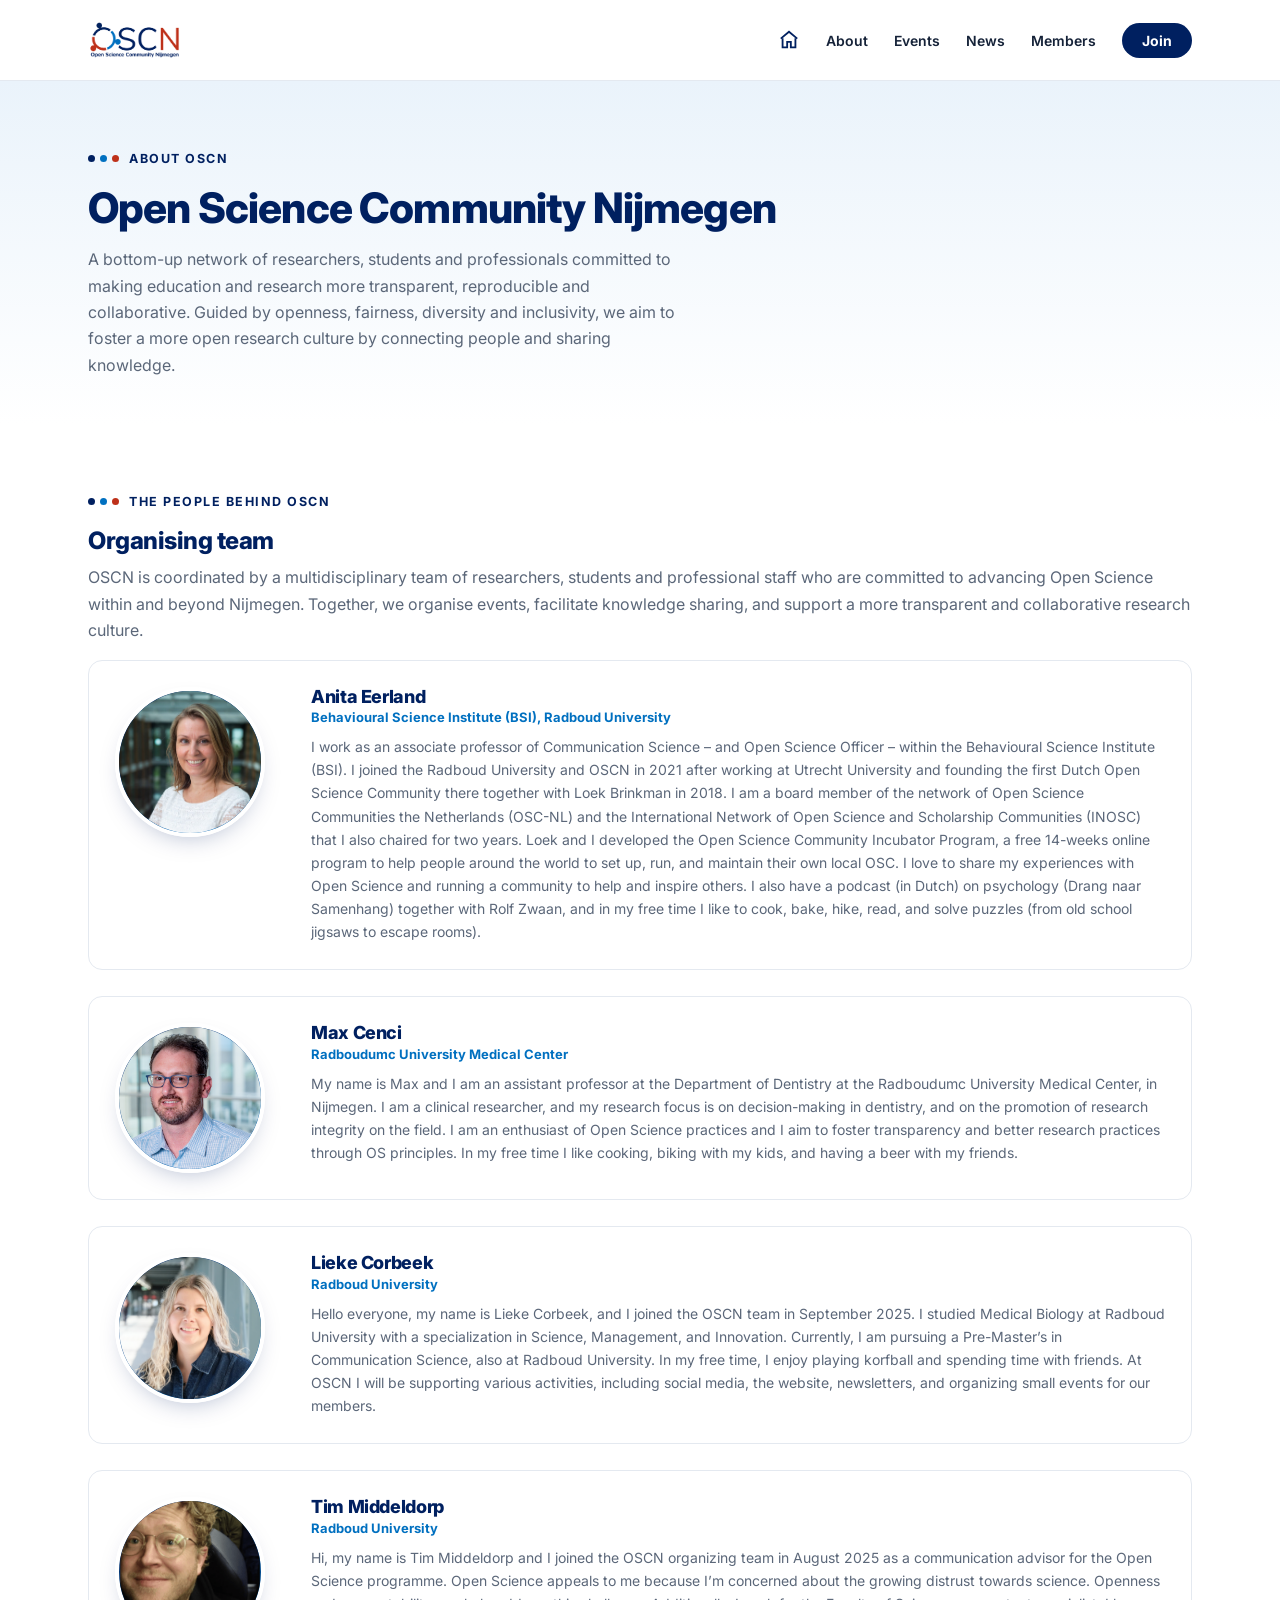
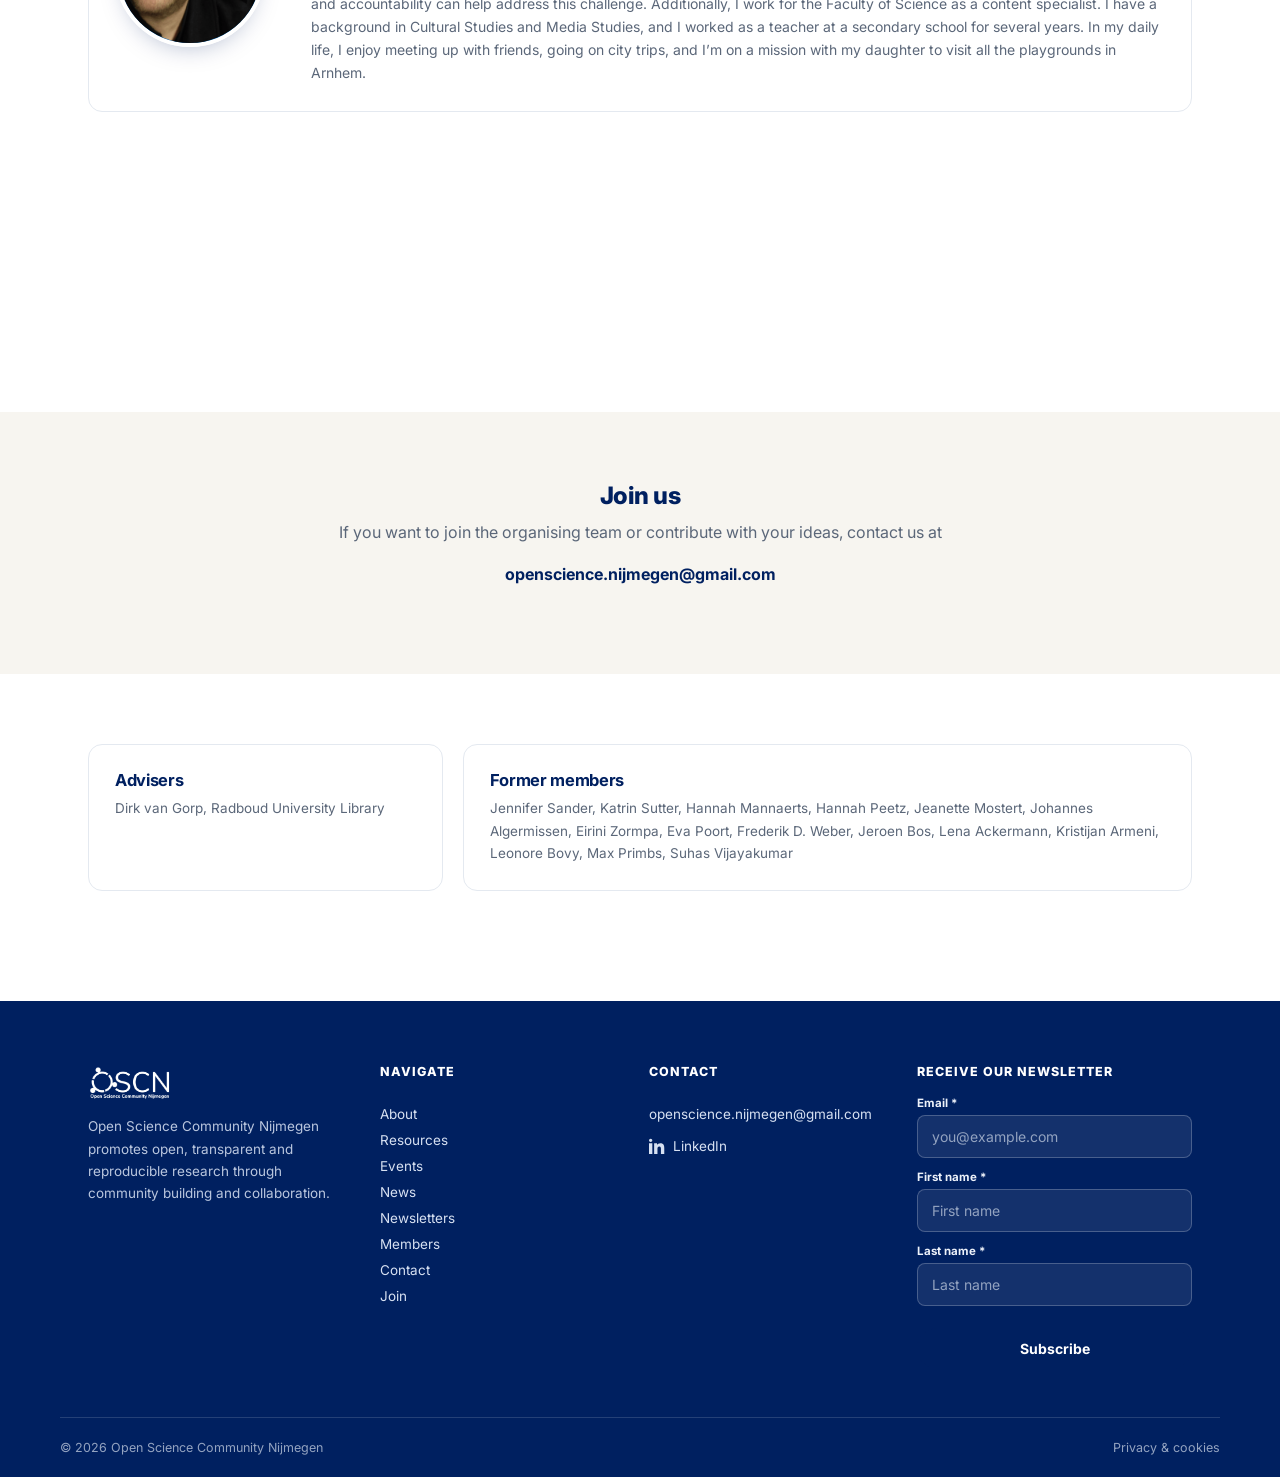
==== pages/about.html @ ff672a26 "Update footer links to point to privacy page" ====
<!DOCTYPE html>
<html lang="en">
<head>
<meta charset="UTF-8">
<meta name="viewport" content="width=device-width, initial-scale=1.0">
<title>About | OSCN</title>
<link rel="stylesheet" href="../style.css">
</head>
<body>
<header class="site">
  <div class="wrap bar">
    <a class="logo" href="../index.html">
      <img src="../images/OSCN_logo_transparant.png" alt="OSCN Logo">
    </a>
    <button class="nav-toggle" id="navToggle">MENU</button>
    <nav class="primary" id="primaryNav">
      <ul>
        <li><a href="../index.html" class="home-link" aria-label="Home"><svg viewBox="0 0 24 24" width="22" height="22" fill="none" stroke="currentColor" stroke-width="2">
          <path d="M3 10.5L12 3l9 7.5"></path>
          <path d="M5 10v10h5v-6h4v6h5V10"></path>
        </svg></a></li>
        <li class="dropdown">
          <a href="../pages/about.html">About</a>
          <div class="dropdown-content">
            <a href="../pages/contact.html">Contact</a>
            <a href="../pages/resources.html">Resources</a>
          </div>
        </li>
        <li><a href="../pages/events.html">Events</a></li>
        <li class="dropdown">
          <a href="../pages/news.html">News</a>
          <div class="dropdown-content">
            <a href="../pages/news.html">News</a>
            <a href="../pages/newsletters.html">Newsletters</a>
          </div>
        </li>
        <li><a href="../pages/members.html">Members</a></li>
        <li><a href="../pages/join.html" class="join-btn">Join</a></li>
      </ul>
    </nav>
  </div>
</header>


<section class="page-hero reveal">
  <div class="wrap">
    <div class="eyebrow"><span class="dot3"><span></span><span></span><span></span></span>ABOUT OSCN</div>
    <h1>Open Science Community Nijmegen</h1>
    <p class="lede">A bottom-up network of researchers, students and professionals committed to making education and research more transparent, reproducible and collaborative. Guided by openness, fairness, diversity and inclusivity, we aim to foster a more open research culture by connecting people and sharing knowledge.</p>
  </div>
</section>

<section class="block reveal">
  <div class="wrap">
    <div class="section-head">
      <div class="eyebrow"><span class="dot3"><span></span><span></span><span></span></span>THE PEOPLE BEHIND OSCN</div>
      <h2>Organising team</h2>
      <p>OSCN is coordinated by a multidisciplinary team of researchers, students and professional staff who are committed to advancing Open Science within and beyond Nijmegen. Together, we organise events, facilitate knowledge sharing, and support a more transparent and collaborative research culture.</p>
    </div>
    <div class="bio-grid">

      <article class="bio-card reveal">
        <div class="avatar"><img src="../images/about/anita.jpeg" alt="Anita Eerland"></div>
        <div>
          <h3>Anita Eerland</h3>
          <span class="role">Behavioural Science Institute (BSI), Radboud University</span>
          <p>I work as an associate professor of Communication Science – and Open Science Officer – within the Behavioural Science Institute (BSI). I joined the Radboud University and OSCN in 2021 after working at Utrecht University and founding the first Dutch Open Science Community there together with Loek Brinkman in 2018. I am a board member of the network of Open Science Communities the Netherlands (OSC-NL) and the International Network of Open Science and Scholarship Communities (INOSC) that I also chaired for two years. Loek and I developed the Open Science Community Incubator Program, a free 14-weeks online program to help people around the world to set up, run, and maintain their own local OSC. I love to share my experiences with Open Science and running a community to help and inspire others. I also have a podcast (in Dutch) on psychology (Drang naar Samenhang) together with Rolf Zwaan, and in my free time I like to cook, bake, hike, read, and solve puzzles (from old school jigsaws to escape rooms).
        </div>
      </article>

      <article class="bio-card reveal">
        <div class="avatar"><img src="../images/about/max.png" alt="Max Cenci"></div>
        <div>
          <h3>Max Cenci</h3>
          <span class="role">Radboudumc University Medical Center</span>
          <p>My name is Max and I am an assistant professor at the Department of Dentistry at the Radboudumc University Medical Center, in Nijmegen. I am a clinical researcher, and my research focus is on decision-making in dentistry, and on the promotion of research integrity on the field. I am an enthusiast of Open Science practices and I aim to foster transparency and better research practices through OS principles. In my free time I like cooking, biking with my kids, and having a beer with my friends.
        </div>
      </article>

      <article class="bio-card reveal">
        <div class="avatar"><img src="../images/about/lieke.jpg" alt="Lieke Corbeek"></div>
        <div>
          <h3>Lieke Corbeek</h3>
          <span class="role">Radboud University</span>
          <p>Hello everyone, my name is Lieke Corbeek, and I joined the OSCN team in September 2025. I studied Medical Biology at Radboud University with a specialization in Science, Management, and Innovation. Currently, I am pursuing a Pre-Master’s in Communication Science, also at Radboud University. In my free time, I enjoy playing korfball and spending time with friends. At OSCN I will be supporting various activities, including social media, the website, newsletters, and organizing small events for our members.
        </div>
      </article>

      <article class="bio-card reveal">
        <div class="avatar"><img src="../images/about/tim.png" alt="Tim Middeldorp"></div>
        <div>
          <h3>Tim Middeldorp</h3>
          <span class="role">Radboud University</span>
          <p>Hi, my name is Tim Middeldorp and I joined the OSCN organizing team in August 2025 as a communication advisor for the Open Science programme. Open Science appeals to me because I’m concerned about the growing distrust towards science. Openness and accountability can help address this challenge. Additionally, I work for the Faculty of Science as a content specialist. I have a background in Cultural Studies and Media Studies, and I worked as a teacher at a secondary school for several years. In my daily life, I enjoy meeting up with friends, going on city trips, and I’m on a mission with my daughter to visit all the playgrounds in Arnhem.
        </div>
      </article>

      <article class="bio-card reveal">
        <div class="avatar"><img src="../images/about/karin.jpg" alt="Karin Kastens"></div>
        <div>
          <h3>Karin Kastens</h3>
          <span class="role">Max Planck Institute for Psycholinguistics</span>
          <p>Hi, I’m Karin. I am the Head Librarian at the Max Planck Institute for Psycholinguistics, which is part of the German Max Planck Society. Supporting Open Access and Open Science is a key part of my work. I enjoy helping our researchers find ways to publish open access, and I’m also interested in new open access and open science formats. Outside of work, I enjoy hiking, travelling, and watching crime drama series.
        </div>
      </article>

    </div>
  </div>
</section>

<section class="block alt reveal">
  <div class="wrap" style="text-align:center;">
    <h2>Join us</h2>
    <p>If you want to join the organising team or contribute with your ideas, contact us at</p>
    <p style="color:var(--navy);font-weight:700;font-size:16px;">openscience.nijmegen@gmail.com</p>
  </div>
</section>

<section class="block reveal">
  <div class="wrap">
    <div class="card-grid">
      <div class="info-card reveal">
        <h3>Advisers</h3>
        <p>Dirk van Gorp, Radboud University Library</p>
      </div>
      <div class="info-card reveal" style="grid-column:span 2;">
        <h3>Former members</h3>
        <p>Jennifer Sander, Katrin Sutter, Hannah Mannaerts, Hannah Peetz, Jeanette Mostert, Johannes Algermissen, Eirini Zormpa, Eva Poort, Frederik D. Weber, Jeroen Bos, Lena Ackermann, Kristijan Armeni, Leonore Bovy, Max Primbs, Suhas Vijayakumar</p>
      </div>
    </div>
  </div>
</section>

<footer class="site">
  <div class="wrap footer-grid">
    <div>
      <a class="logo" href="../index.html">
        <img src="../images/OSCN_logo_transparant.png" alt="OSCN Logo">
      </a>
      <p>Open Science Community Nijmegen promotes open, transparent and reproducible research through community building and collaboration.</p>
    </div>
    <div class="flinks">
      <h3>Navigate</h3>
      <a href="../pages/about.html">About</a>
      <a href="../pages/resources.html">Resources</a>
      <a href="../pages/events.html">Events</a>
      <a href="../pages/news.html">News</a>
      <a href="../pages/newsletters.html">Newsletters</a>
      <a href="../pages/members.html">Members</a>
      <a href="../pages/contact.html">Contact</a>
      <a href="../pages/join.html">Join</a>
    </div>
    <div class="flinks">
      <h3>Contact</h3>
      <a href="mailto:openscience.nijmegen@gmail.com">openscience.nijmegen@gmail.com</a>
      <a class="social-link" href="https://www.linkedin.com/company/open-science-community-nijmegen/" target="_blank" rel="noopener noreferrer">
        <svg viewBox="0 0 24 24"><path d="M4.98 3.5C4.98 4.88 3.87 6 2.5 6S0 4.88 0 3.5 1.12 1 2.5 1 4.98 2.12 4.98 3.5zM0 8h5v16H0V8zm7.5 0H12v2.2h.1C12.9 8.8 14.7 7.7 17 7.7c5 0 5.9 3.3 5.9 7.6V24h-5v-7.3c0-1.7 0-3.9-2.4-3.9s-2.8 1.9-2.8 3.8V24h-5V8z"/></svg>
        LinkedIn
      </a>
    </div>
    <div>
      <h3>Receive our newsletter</h3>
      <form method="post" action="https://open-science-community-nijmegen.email-provider.eu/subscribe/post/index.php" accept-charset="utf-8" class="footer-form form-op7pq9fkox">
        <input type="hidden" name="next" value="" />
        <input type="hidden" name="a" value="ohz7mrmpse" />
        <input type="hidden" name="l" value="op7pq9fkox" />
        <label for="id-Kz6LqtiXnQ">Email *</label>
        <input name="Kz6LqtiXnQ" id="id-Kz6LqtiXnQ" type="email" placeholder="you@example.com" required>
        <label for="id-P3Px8y6G0Y">First name *</label>
        <input name="P3Px8y6G0Y" id="id-P3Px8y6G0Y" type="text" placeholder="First name" required>
        <label for="id-OTxNlZSNlG">Last name *</label>
        <input name="OTxNlZSNlG" id="id-OTxNlZSNlG" type="text" placeholder="Last name" required>
        <input type="email" id="email" name="email" style="position:absolute;left:-9999px;" tabindex="-1" autocomplete="off">
        <input type="submit" value="Subscribe">
      </form>
      <script src="https://open-science-community-nijmegen.email-provider.eu/subscribe/check/validate.js"></script>
    </div>
  </div>
  <div class="wrap footer-bottom">
    <span>© 2026 Open Science Community Nijmegen</span>
    <span><a href="../pages/privacy.html">Privacy &amp; cookies</a></span>
  </div>
</footer>

<script src="../script.js"></script>
</body>
</html>
---- style.css ----
/* ============================================================
   OSCN — shared stylesheet
   ============================================================ */

@import url('https://fonts.googleapis.com/css2?family=Inter:wght@400;500;600;700;800&display=swap');

:root{
  --navy:#002060;
  --blue:#0070C0;
  --terracotta:#BE311A;
  --sky:#EAF3FB;
  --sky-deep:#D9EAF8;
  --paper:#FFFFFF;
  --cream:#F7F5F0;
  --ink:#152238;
  --ink-soft:#5B6779;
  --muted:#8993A3;
  --line:#E4E9F0;
  --radius:14px;
  --wrap:1160px;
}

*{box-sizing:border-box;}
html{scroll-behavior:smooth;}
body{
  margin:0;
  font-family:'Inter',sans-serif;
  color:var(--ink);
  background:var(--paper);
  -webkit-font-smoothing:antialiased;
}
h1,h2,h3{
  font-family:'Inter',sans-serif;
  color:var(--navy);
  margin:0 0 .4em;
  font-weight:800;
  letter-spacing:-.02em;
  line-height:1.15;
}
p{line-height:1.65;color:var(--ink-soft);margin:0 0 1em;}
a{color:inherit;text-decoration:none;}
img{max-width:100%;display:block;}
.wrap{max-width:var(--wrap);margin:0 auto;padding:0 28px;}

/* ---------- dot motif ---------- */
.dot3{display:inline-flex;align-items:center;gap:5px;margin-right:10px;}
.dot3 span{width:7px;height:7px;border-radius:50%;display:inline-block;}
.dot3 span:nth-child(1){background:var(--navy);}
.dot3 span:nth-child(2){background:var(--blue);}
.dot3 span:nth-child(3){background:var(--terracotta);}

/* ---------- header ---------- */
header.site{
  position:sticky;top:0;z-index:50;
  background:rgba(255,255,255,.92);
  backdrop-filter:blur(10px);
  border-bottom:1px solid var(--line);
}
header.site .bar{
  display:flex;align-items:center;justify-content:space-between;
  height:80px;
}
.logo{display:flex;align-items:center;}
.logo img{height:40px;width:auto;}
nav.primary ul{list-style:none;display:flex;gap:26px;margin:0;padding:0;align-items:center;}
nav.primary li{position:relative;}
nav.primary > ul > li > a{font-size:14px;font-weight:600;color:var(--ink);transition:color .2s;display:flex;align-items:center;}
nav.primary > ul > li > a:hover{color:var(--blue);}
.home-link{color:var(--navy) !important;}
.home-link svg{display:block;}
.join-btn{
  background:var(--navy);color:#fff !important;
  padding:9px 20px;border-radius:30px;font-weight:700 !important;
}
.join-btn:hover{background:var(--blue) !important;}
.nav-toggle{display:none;background:none;border:1px solid var(--line);border-radius:8px;padding:8px 14px;font:700 12px/1 'Inter',sans-serif;letter-spacing:.06em;color:var(--navy);}

/* dropdowns */
.dropdown-content{
  position:absolute;top:calc(100% + 14px);left:0;
  background:#fff;border:1px solid var(--line);border-radius:10px;
  min-width:180px;padding:8px;box-shadow:0 20px 40px -18px rgba(0,32,96,.28);
  opacity:0;visibility:hidden;transform:translateY(6px);
  transition:opacity .18s ease, transform .18s ease, visibility .18s ease;
}
.dropdown:hover .dropdown-content,
.dropdown:focus-within .dropdown-content{
  opacity:1;visibility:visible;transform:translateY(0);
}
.dropdown-content a{
  display:block;padding:9px 12px;border-radius:6px;font-size:13.5px;font-weight:600;color:var(--ink);
}
.dropdown-content a:hover{background:var(--sky);color:var(--navy);}

/* ---------- hero ---------- */
.hero{
  background:linear-gradient(180deg,var(--sky) 0%,var(--sky-deep) 100%);
  padding:96px 0 84px;
  overflow:hidden;
}
.hero .wrap{display:grid;grid-template-columns:1.15fr 1fr;gap:56px;align-items:center;}
.eyebrow{display:flex;align-items:center;font-size:12.5px;font-weight:700;letter-spacing:.12em;color:var(--navy);text-transform:uppercase;margin-bottom:18px;}
.hero h1{font-size:clamp(34px,5vw,54px);line-height:1.06;margin-bottom:20px;}
.hero .lede{font-size:17px;color:var(--ink-soft);max-width:46ch;margin-bottom:32px;}
.btn-row{display:flex;gap:14px;flex-wrap:wrap;}
.btn{
  display:inline-block;padding:13px 26px;border-radius:30px;
  font-size:14.5px;font-weight:700;transition:transform .2s ease, background .2s ease, color .2s ease, box-shadow .2s ease;
}
.btn-primary{background:var(--navy);color:#fff;}
.btn-primary:hover{background:var(--blue);transform:translateY(-2px);}
.btn-outline{border:1.5px solid var(--navy);color:var(--navy);}
.btn-outline:hover{background:var(--navy);color:#fff;transform:translateY(-2px);}
.btn.small{padding:9px 18px;font-size:13px;}

.hero-graphic{position:relative;}
.hero-graphic svg{width:100%;height:auto;}
.node-anim circle{animation:pulse 3.6s ease-in-out infinite;}
.node-anim circle:nth-child(2n){animation-delay:.6s;}
.node-anim circle:nth-child(3n){animation-delay:1.2s;}
@keyframes pulse{0%,100%{opacity:1;}50%{opacity:.55;}}

/* ---------- page hero (inner pages) ---------- */
.page-hero{background:linear-gradient(180deg,var(--sky) 0%,var(--paper) 100%);padding:70px 0 30px;}
.page-hero h1{font-size:clamp(30px,4vw,42px);margin-bottom:14px;}
.page-hero .lede{color:var(--ink-soft);max-width:60ch;font-size:16px;}

/* ---------- section scaffolding ---------- */
section.block{padding:70px 0;}
section.block.alt{background:var(--cream);}
/* renamed from .section-head to .section-header to match the HTML markup */
.section-header{max-width:640px;margin-bottom:44px;}
.section-header h2{font-size:clamp(24px,3vw,32px);}
.section-header p{font-size:15px;}

/* ---------- reveal on scroll ---------- */
.reveal{opacity:0;transform:translateY(26px);transition:opacity .7s cubic-bezier(.2,.7,.3,1), transform .7s cubic-bezier(.2,.7,.3,1);}
.reveal.is-visible{opacity:1;transform:none;}
.news-grid .news-card:nth-child(2),.card-grid > *:nth-child(2),.team-grid .team-card:nth-child(2),.bio-grid .bio-card:nth-child(2){transition-delay:.08s;}
.news-grid .news-card:nth-child(3),.card-grid > *:nth-child(3),.team-grid .team-card:nth-child(3),.bio-grid .bio-card:nth-child(3){transition-delay:.16s;}
.team-grid .team-card:nth-child(4){transition-delay:.24s;}
.team-grid .team-card:nth-child(5){transition-delay:.32s;}
.events-list .event:nth-child(2){transition-delay:.1s;}
@media (prefers-reduced-motion:reduce){
  .reveal{opacity:1;transform:none;transition:none;}
  .node-anim circle{animation:none;}
}

/* ---------- news cards ---------- */
.news-grid{display:grid;grid-template-columns:repeat(3,1fr);gap:22px;}
.news-card{
  background:#fff;border:1px solid var(--line);border-radius:var(--radius);
  overflow:hidden;transition:transform .25s ease, box-shadow .25s ease;
}
.news-card:hover{transform:translateY(-5px);box-shadow:0 18px 34px -18px rgba(0,32,96,.28);}
.news-thumb{height:120px;background:linear-gradient(135deg,var(--navy),var(--blue) 60%,var(--terracotta));position:relative;}
.news-thumb::after{
  content:"";position:absolute;inset:0;
  background-image:radial-gradient(circle at 20% 30%, rgba(255,255,255,.35) 0, transparent 3px),
                    radial-gradient(circle at 70% 60%, rgba(255,255,255,.3) 0, transparent 3px),
                    radial-gradient(circle at 45% 80%, rgba(255,255,255,.25) 0, transparent 3px);
}
.news-body{padding:20px 22px 24px;}
.news-date{font-size:11.5px;font-weight:700;letter-spacing:.06em;color:var(--muted);text-transform:uppercase;margin-bottom:8px;}
.news-body h3{font-size:16.5px;line-height:1.35;margin-bottom:10px;color:var(--navy);font-weight:700;}
.news-body p{font-size:13.5px;margin-bottom:14px;}
.news-body a{font-size:13px;font-weight:700;color:var(--terracotta);}

/* ---------- team ---------- */
.team-grid{display:grid;grid-template-columns:repeat(5,1fr);gap:20px;}
.team-card{text-align:center;}
.avatar{
  width:150px;height:150px;border-radius:50%;margin:0 auto 14px;
  display:flex;align-items:center;justify-content:center;
  font-family:'Inter',sans-serif;font-size:28px;font-weight:800;color:#fff;
  background:linear-gradient(150deg,var(--navy),var(--blue));
  border:4px solid #fff;box-shadow:0 10px 26px -12px rgba(0,32,96,.35);
}
.avatar img{width:100%;height:100%;object-fit:cover;border-radius:50%;}
.team-card h3{font-size:15px;font-weight:700;color:var(--navy);margin-bottom:2px;}
.team-card .role{font-size:12.5px;color:var(--muted);}

/* ---------- team bios (about page) ---------- */
.bio-grid{display:grid;gap:26px;}
.bio-card{
  display:grid;grid-template-columns:170px 1fr;gap:26px;
  background:#fff;border:1px solid var(--line);border-radius:var(--radius);
  padding:26px;align-items:start;
}
.bio-card .avatar{width:150px;height:150px;font-size:22px;margin:0;}
.bio-card h3{font-size:18px;margin-bottom:2px;}
.bio-card .role{font-size:13px;color:var(--blue);font-weight:700;margin-bottom:10px;display:block;}
.bio-card p{font-size:14px;margin-bottom:0;}

/* ---------- events ---------- */
.events-list{display:flex;flex-direction:column;gap:18px;}
/* When a list only holds the empty-state message, drop the gap/min-height feel */
.events-list.is-empty{gap:0;}
.event{
  position:relative;
  display:grid;grid-template-columns:100px 1fr;gap:26px;
  background:#fff;border:1px solid var(--line);border-radius:var(--radius);
  padding:26px;align-items:center;transition:box-shadow .25s ease, transform .25s ease;
}
.event:hover{box-shadow:0 18px 34px -20px rgba(0,32,96,.3);transform:translateY(-3px);}
.event-date{
  display:flex;flex-direction:column;align-items:center;justify-content:center;
  text-align:center;background:var(--sky);border-radius:10px;padding:16px 0;
}
.event-date .month{display:block;font-size:12px;font-weight:700;letter-spacing:.08em;color:var(--terracotta);}
.event-date .day{display:block;font-size:28px;font-weight:800;color:var(--navy);}
.event-content{position:relative;}
.event-tag{
  display:inline-block;font-size:11px;font-weight:800;letter-spacing:.07em;
  padding:4px 10px;border-radius:20px;margin-bottom:10px;text-transform:uppercase;
}
.event-tag.workshop{background:#E4F0FB;color:var(--blue);}
.event-tag.meetup{background:#FBE7E2;color:var(--terracotta);}
.event-tag.barcamp{background:#FDF0E4;color:#C1440E;}
.event-tag.festival{background:#EAF3FB;color:var(--navy);}

/* ---------- org badge (top-right of each event card) ---------- */
.event-org{
  position:absolute;top:14px;right:14px;
  font-size:10.5px;font-weight:800;letter-spacing:.06em;
  padding:4px 10px;border-radius:20px;text-transform:uppercase;
}
.event-org.org-oscn{background:#FBE7E2;color:var(--terracotta);}
.event-org.org-oscnl{background:#FDF0E4;color:#E07B1A;}
.event-content h3{font-size:18px;margin-bottom:6px;}
.event-content p{font-size:14px;margin-bottom:10px;}
.event-meta{font-size:12.5px;color:var(--muted);font-weight:700;margin-bottom:0;}

/* ---------- event detail page ---------- */
.event-detail-page{padding-top:20px;}
.event-detail-back{margin-bottom:22px;}
.event-detail-back button{
  background:none;border:1px solid var(--line);border-radius:20px;
  padding:8px 16px;font-size:13px;font-weight:700;cursor:pointer;
  color:var(--navy);transition:background .2s ease;
}
.event-detail-back button:hover{background:var(--sky);}

.event-detail-card{
  display:grid;grid-template-columns:340px 1fr;gap:40px;
  background:#fff;border:1px solid var(--line);border-radius:var(--radius);
  padding:32px;align-items:start;
}
/* Fixed portrait-shaped box so every poster occupies the same visual area,
   regardless of whether the source image is portrait or landscape. */
.event-detail-poster-wrap{
  position:relative;
  width:100%;
  aspect-ratio:3/4;
  max-height:420px;
  background:var(--sky);
  border-radius:calc(var(--radius) - 4px);
  overflow:hidden;
  cursor:zoom-in;
}
.event-detail-poster{
  width:100%;height:100%;object-fit:contain;display:block;
}
.event-detail-poster-hint{
  position:absolute;bottom:10px;right:10px;
  display:flex;align-items:center;gap:5px;
  background:rgba(21,34,56,.68);color:#fff;
  font-size:11.5px;font-weight:700;
  padding:6px 12px;border-radius:20px;
  pointer-events:none;
}
.event-detail-info h1{font-size:clamp(24px,3vw,30px);margin:10px 0 14px;}
.event-detail-meta{font-size:13px;color:var(--muted);font-weight:700;margin-bottom:20px;}
.event-detail-description{font-size:15px;color:var(--ink-soft);line-height:1.75;margin-bottom:26px;white-space:pre-line;}
.event-detail-actions{display:flex;gap:14px;}

@media (max-width:780px){
  .event-detail-card{grid-template-columns:1fr;padding:24px;}
  .event-detail-poster-wrap{max-height:320px;}
}

/* ---------- click-for-more-info cta on event cards ---------- */
.event-cta{
  display:inline-block;
  font-size:12.5px;font-weight:700;
  color:var(--blue);
}
.event:hover .event-cta,
.event:focus-visible .event-cta{color:var(--terracotta);}

/* ---------- previous events section ---------- */
.section-header-row{
  display:flex;align-items:center;justify-content:space-between;
  margin-bottom:18px;
}
.events-more-row{
  display:flex;justify-content:center;margin-top:18px;
}
.toggle-past{
  background:none;border:1px solid var(--line);border-radius:20px;
  padding:8px 16px;font-size:13px;font-weight:700;cursor:pointer;
  color:var(--navy);transition:background .2s ease;
}
.toggle-past:hover{background:var(--sky);}

.event.past{opacity:.65;}
.event.past .event-date{background:#F0F0F0;}
.event.past .event-date .month,
.event.past .event-date .day{color:var(--muted);}

.no-events{color:var(--muted);font-style:italic;}
.events-list[hidden]{display:none !important;}

/* ---------- newsletters ---------- */
.newsletter-list{display:grid;gap:12px;}
.newsletter-item{
  background:#fff;border:1px solid var(--line);border-radius:10px;
  padding:16px 20px;display:flex;align-items:center;justify-content:space-between;gap:20px;
}
.newsletter-item span.fname{font-size:13.5px;font-weight:600;color:var(--navy);word-break:break-all;}
.newsletter-item a.dl{font-size:13px;font-weight:700;color:var(--blue);white-space:nowrap;}

/* ---------- forms ---------- */
.form-card{
  background:#fff;border:1px solid var(--line);border-radius:var(--radius);
  padding:32px;max-width:520px;
}
.form-card label,.footer-form label{display:block;font-size:12.5px;font-weight:700;color:var(--navy);margin:14px 0 6px;}
.form-card input,.footer-form input{
  width:100%;padding:12px 14px;border:1px solid var(--line);border-radius:8px;
  font:14px 'Inter',sans-serif;background:var(--cream);
}
.form-card input[type=submit],.footer-form input[type=submit]{
  margin-top:22px;background:var(--navy);color:#fff;border:none;cursor:pointer;
  font-weight:700;border-radius:30px;padding:12px 0;transition:background .2s ease;
}
.form-card input[type=submit]:hover,.footer-form input[type=submit]:hover{background:var(--blue);}
.footer-form label{color:#EDF2FA;margin:12px 0 5px;font-size:11.5px;}
.footer-form input{background:rgba(255,255,255,.08);border:1px solid rgba(255,255,255,.22);color:#fff;}
.footer-form input::placeholder{color:#93A3C0;}

/* ---------- resources / members ---------- */
.card-grid{display:grid;grid-template-columns:repeat(3,1fr);gap:20px;}
.info-card{background:#fff;border:1px solid var(--line);border-radius:var(--radius);padding:26px;}
.info-card h3{font-size:16.5px;font-weight:700;margin-bottom:8px;}
.info-card p{font-size:13.5px;margin-bottom:0;}

/* ---------- members directory ---------- */
.member-filters{
  display:grid;grid-template-columns:1.4fr 1fr 1fr 1fr 1fr;gap:12px;margin-bottom:36px;
}
.member-filters input, .member-filters select{
  width:100%;padding:11px 14px;border:1px solid var(--line);border-radius:8px;
  font:13.5px 'Inter',sans-serif;background:#fff;color:var(--ink);
}
.member-filters input:focus,.member-filters select:focus{outline:2px solid var(--blue);outline-offset:1px;}

.members-intro{margin-bottom:40px;}

.members-grid{
  display:grid;
  grid-template-columns:repeat(auto-fit,minmax(320px,1fr));
  gap:30px;
  margin-top:50px;
}
.member-card{
  background:#fff;
  border-radius:16px;
  padding:35px;
  box-shadow:0 8px 24px rgba(0,32,96,.07);
  transition:transform .25s ease, box-shadow .25s ease;
}
.member-card:hover{
  transform:translateY(-5px);
  box-shadow:0 14px 30px rgba(0,32,96,.14);
}

.member-photo{
  width:120px;height:120px;border-radius:50%;object-fit:cover;
  display:block;margin:0 auto 20px auto;
  border:4px solid #fff;box-shadow:0 6px 18px rgba(0,32,96,.18);
}

.member-card h3{
  text-align:center;
  color:var(--navy);
  font-size:1.5rem;
  margin-bottom:12px;
}
.member-card h3::after{
  content:"";display:block;width:60px;height:1px;
  background:var(--line);margin:14px auto 0;
}

.member-card h4{
  margin-top:18px;margin-bottom:5px;
  color:var(--blue);
  font-size:1rem;font-weight:600;
}

.member-card p{
  font-family:'Inter',sans-serif;
  font-size:.95rem;font-weight:400;line-height:1.7;
  color:var(--ink-soft);
}

.tags{display:flex;flex-wrap:wrap;gap:8px;}
.tags span{
  background:var(--sky);color:var(--blue);
  border-radius:999px;padding:5px 12px;font-size:.82rem;font-weight:600;
}

.member-email{
  margin-top:22px;padding-top:18px;
  border-top:1px solid var(--line);
  font-size:.9rem;color:var(--ink-soft);
}
.member-email a{color:var(--terracotta);text-decoration:none;font-weight:600;}
.member-email a:hover{text-decoration:underline;}

.members-empty{grid-column:1/-1;text-align:center;color:var(--muted);font-size:14px;padding:40px 0;}

/* ---------- footer ---------- */
footer.site{background:var(--navy);color:#EDF2FA;padding:64px 0 0;margin-top:40px;}
footer.site .footer-grid{
  display:grid;grid-template-columns:1.1fr 1fr 1fr 1.2fr;gap:40px;padding-bottom:48px;
  border-bottom:1px solid rgba(255,255,255,.14);
}
footer.site .logo img{height:36px;filter:brightness(0) invert(1);margin-bottom:14px;}
footer.site h3{color:#fff;font-size:12.5px;text-transform:uppercase;letter-spacing:.08em;margin-bottom:16px;}
footer.site p{color:#B9C6DE;font-size:13.5px;}
footer.site .flinks{display:flex;flex-direction:column;gap:10px;}
footer.site .flinks a{color:#D7E1F2;font-size:13.5px;}
footer.site .flinks a:hover{color:#fff;}
.social-link{display:inline-flex;align-items:center;gap:8px;margin-top:6px;}
.social-link svg{width:16px;height:16px;fill:#D7E1F2;}
.footer-bottom{display:flex;justify-content:space-between;padding:22px 0;font-size:12.5px;color:#93A3C0;}
.footer-bottom a{color:#93A3C0;}

/* ---------- responsive ---------- */
@media (max-width:980px){
  .hero .wrap{grid-template-columns:1fr;}
  .hero-graphic{order:-1;max-width:280px;margin:0 auto;}
  .news-grid,.card-grid,.members-grid{grid-template-columns:1fr 1fr;}
  .team-grid{grid-template-columns:repeat(3,1fr);}
  footer.site .footer-grid{grid-template-columns:1fr 1fr;}
  .member-filters{grid-template-columns:1fr 1fr;}
}
@media (max-width:680px){
  .nav-toggle{display:block;}
  nav.primary{
    position:absolute;top:80px;left:0;right:0;background:#fff;
    border-bottom:1px solid var(--line);display:none;max-height:calc(100vh - 80px);overflow:auto;
  }
  nav.primary.open{display:block;}
  nav.primary ul{flex-direction:column;align-items:flex-start;padding:18px 28px;gap:4px;}
  nav.primary li{width:100%;}
  .dropdown-content{
    position:static;opacity:1;visibility:visible;transform:none;box-shadow:none;
    border:none;padding:0 0 0 14px;margin-top:4px;display:none;
  }
  .dropdown.open .dropdown-content{display:block;}
  .news-grid,.card-grid,.members-grid{grid-template-columns:1fr;}
  .team-grid{grid-template-columns:repeat(2,1fr);}
  .bio-card{grid-template-columns:1fr;text-align:center;}
  .bio-card .avatar{margin:0 auto 14px;}
  .event{grid-template-columns:1fr;text-align:center;}
  footer.site .footer-grid{grid-template-columns:1fr;}
  .newsletter-item{flex-direction:column;align-items:flex-start;}
  .member-filters{grid-template-columns:1fr;}
}

/* ============================================================
   CONTACT PAGE
   ============================================================ */

.form-grid{
  display:grid;grid-template-columns:1fr 1fr;gap:24px;
}
.form-grid .form-card{
  max-width:none;width:100%;
}
.form-card h2{
  font-size:19px;margin-bottom:6px;
}
.form-card textarea{
  width:100%;padding:12px 14px;border:1px solid var(--line);border-radius:8px;
  font:14px 'Inter',sans-serif;background:var(--cream);resize:vertical;
  min-height:160px;
}
.form-card input[type=submit]{
  display:block;width:100%;
}

@media (max-width:680px){
  .form-grid{grid-template-columns:1fr;}
}

/* ---------- contact thank-you page ---------- */
.thanks-wrap{
  text-align:center;max-width:560px;
}
.thanks-icon{
  width:60px;height:60px;border-radius:50%;
  background:var(--navy);color:#fff;
  display:flex;align-items:center;justify-content:center;
  font-size:26px;margin:0 auto 18px;
}
.thanks-wrap .btn{margin-top:12px;}

/* ============================================================
   EVENT MODAL (click a card → full text + poster, same page)
   ============================================================ */
 
.event-modal-backdrop{
  position:fixed;inset:0;z-index:2000;
  background:rgba(21,34,56,.55);
  backdrop-filter:blur(3px);
  display:flex;align-items:center;justify-content:center;
  padding:24px;
  opacity:0;visibility:hidden;
  transition:opacity .2s ease, visibility .2s ease;
}
.event-modal-backdrop.open{opacity:1;visibility:visible;}
 
.event-modal{
  background:#fff;border-radius:var(--radius);
  max-width:640px;width:100%;max-height:85vh;overflow-y:auto;
  position:relative;padding-bottom:32px;
  transform:translateY(16px);
  transition:transform .2s ease;
}
.event-modal-backdrop.open .event-modal{transform:translateY(0);}
 
.event-modal-close{
  position:absolute;top:14px;right:14px;z-index:1;
  width:34px;height:34px;border-radius:50%;border:none;
  background:rgba(21,34,56,.06);color:var(--navy);
  font-size:18px;line-height:1;cursor:pointer;
  display:flex;align-items:center;justify-content:center;
}
.event-modal-close:hover{background:rgba(21,34,56,.12);}
 
.event-modal-poster{
  width:100%;max-height:260px;object-fit:cover;
  border-radius:var(--radius) var(--radius) 0 0;
}
 
.event-modal-body{padding:28px 32px 0;}
.event-modal-body h2{font-size:22px;margin-bottom:8px;}
.event-modal-meta{font-size:13px;color:var(--muted);font-weight:700;margin-bottom:16px;}
.event-modal-body p{font-size:14.5px;color:var(--ink-soft);}
.event-modal-body .btn{margin-top:10px;}
 
@media (max-width:680px){
  .event-modal-body{padding:24px 20px 0;}
}

/* ---------- poster lightbox (click-to-expand on the event detail poster) ---------- */
#posterLightbox .event-modal-close{
  position:fixed;top:24px;right:28px;
  background:rgba(255,255,255,.14);color:#fff;
}
#posterLightbox .event-modal-close:hover{background:rgba(255,255,255,.24);}
.lightbox-poster{
  max-width:90vw;max-height:90vh;
  width:auto;height:auto;
  border-radius:var(--radius);
  display:block;margin:0 auto;
  box-shadow:0 30px 60px -20px rgba(0,0,0,.5);
}
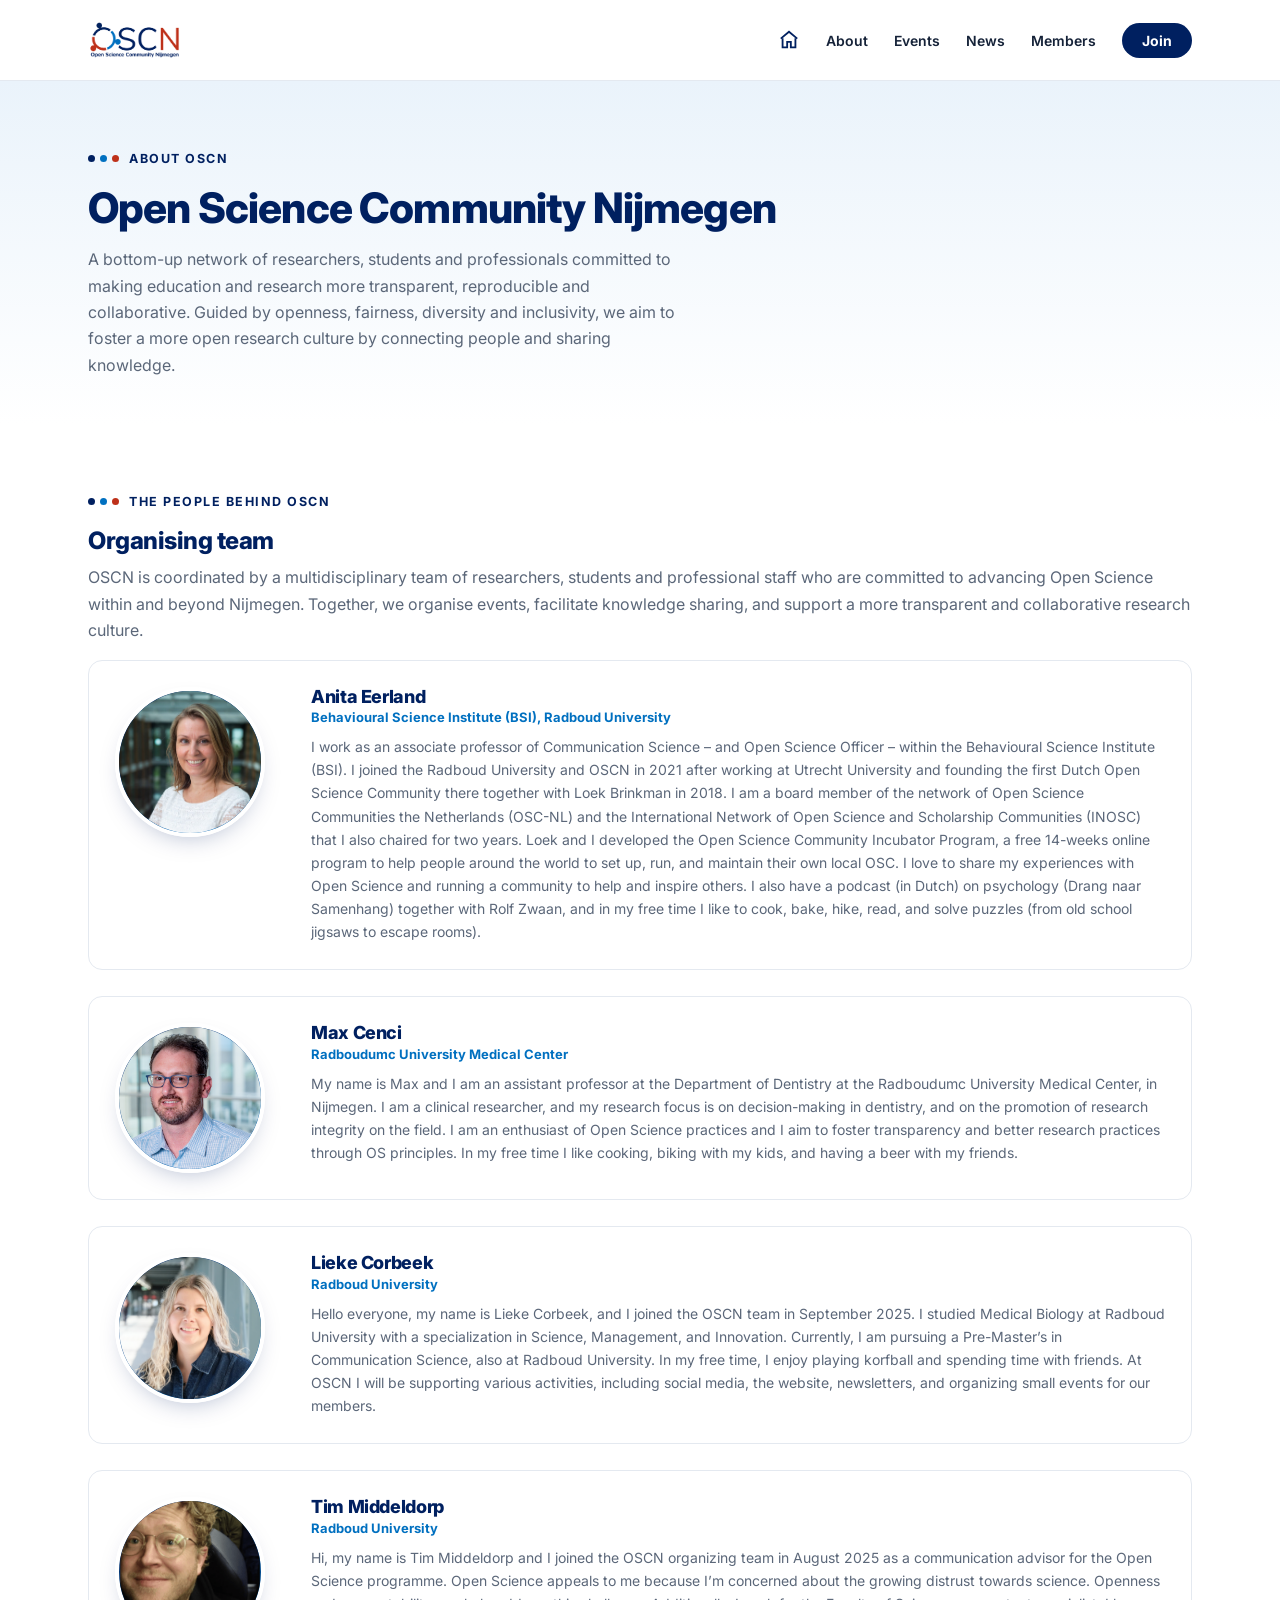
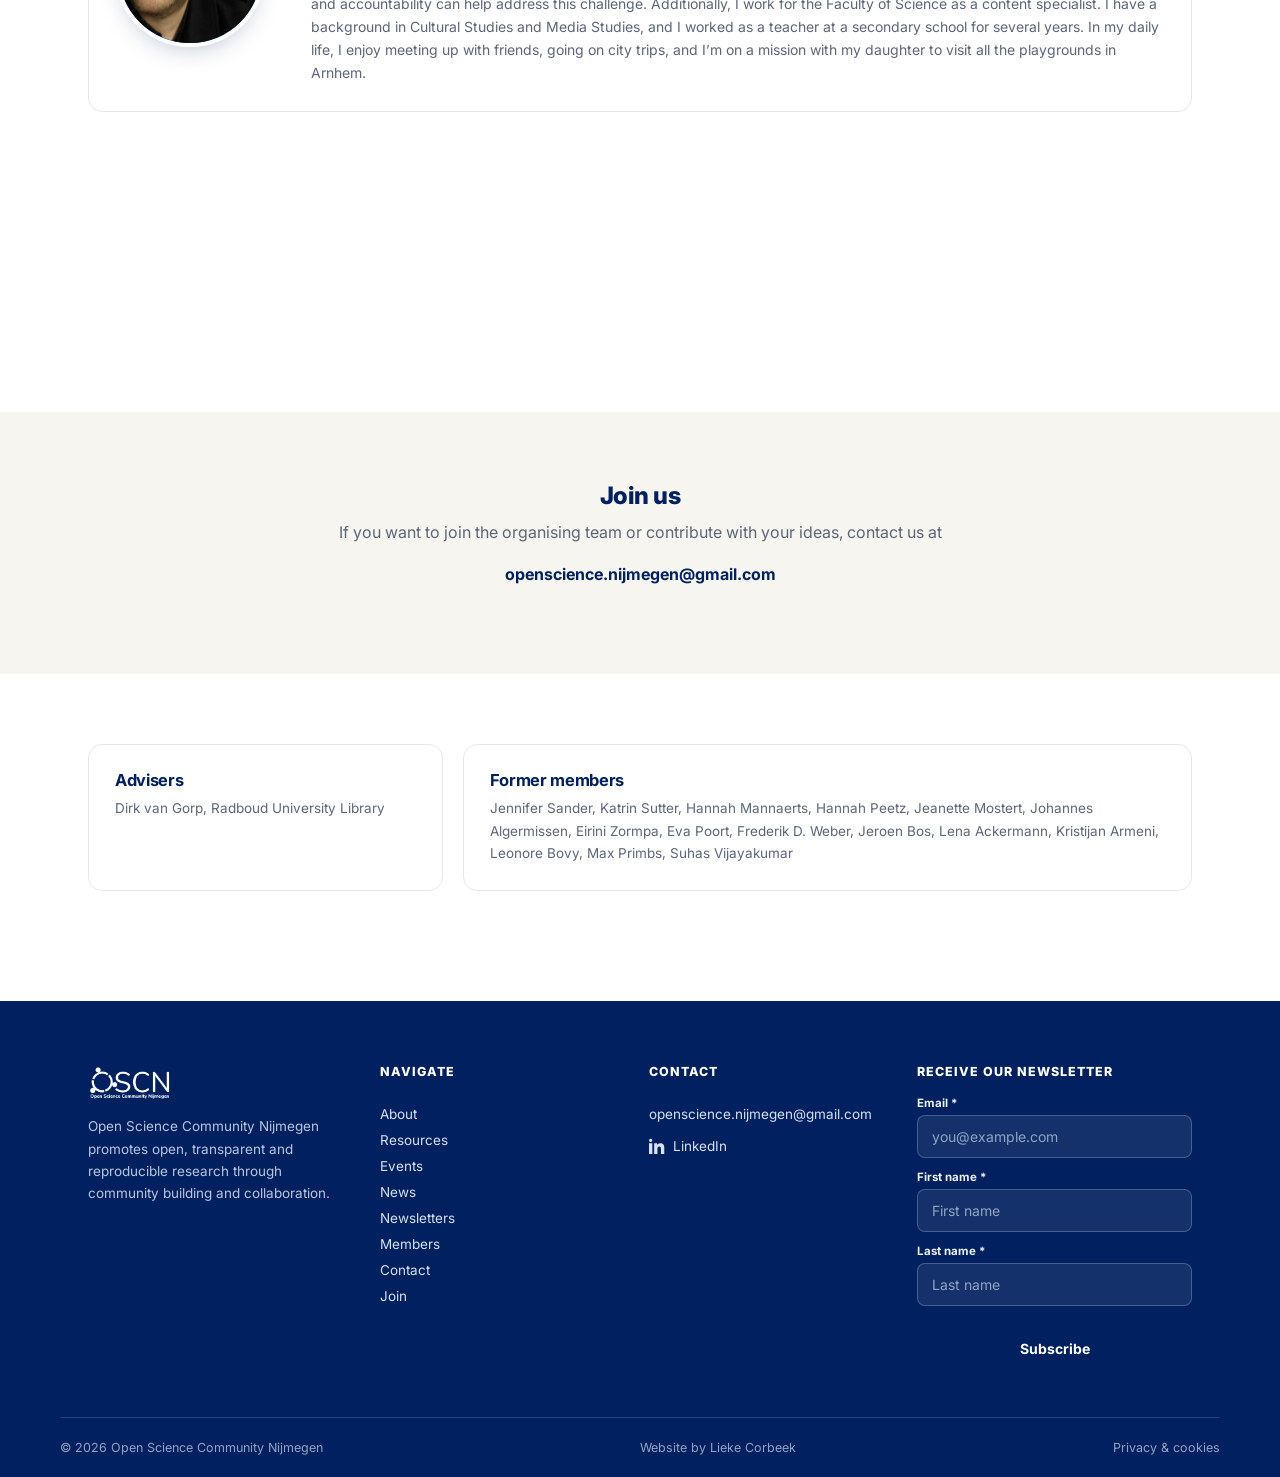
==== commit 4dc95834: "Update about.html" ====
--- a/pages/about.html
+++ b/pages/about.html
@@ -178,6 +178,7 @@
   </div>
   <div class="wrap footer-bottom">
     <span>© 2026 Open Science Community Nijmegen</span>
+    <span>Website by Lieke Corbeek</span>
     <span><a href="../pages/privacy.html">Privacy &amp; cookies</a></span>
   </div>
 </footer>
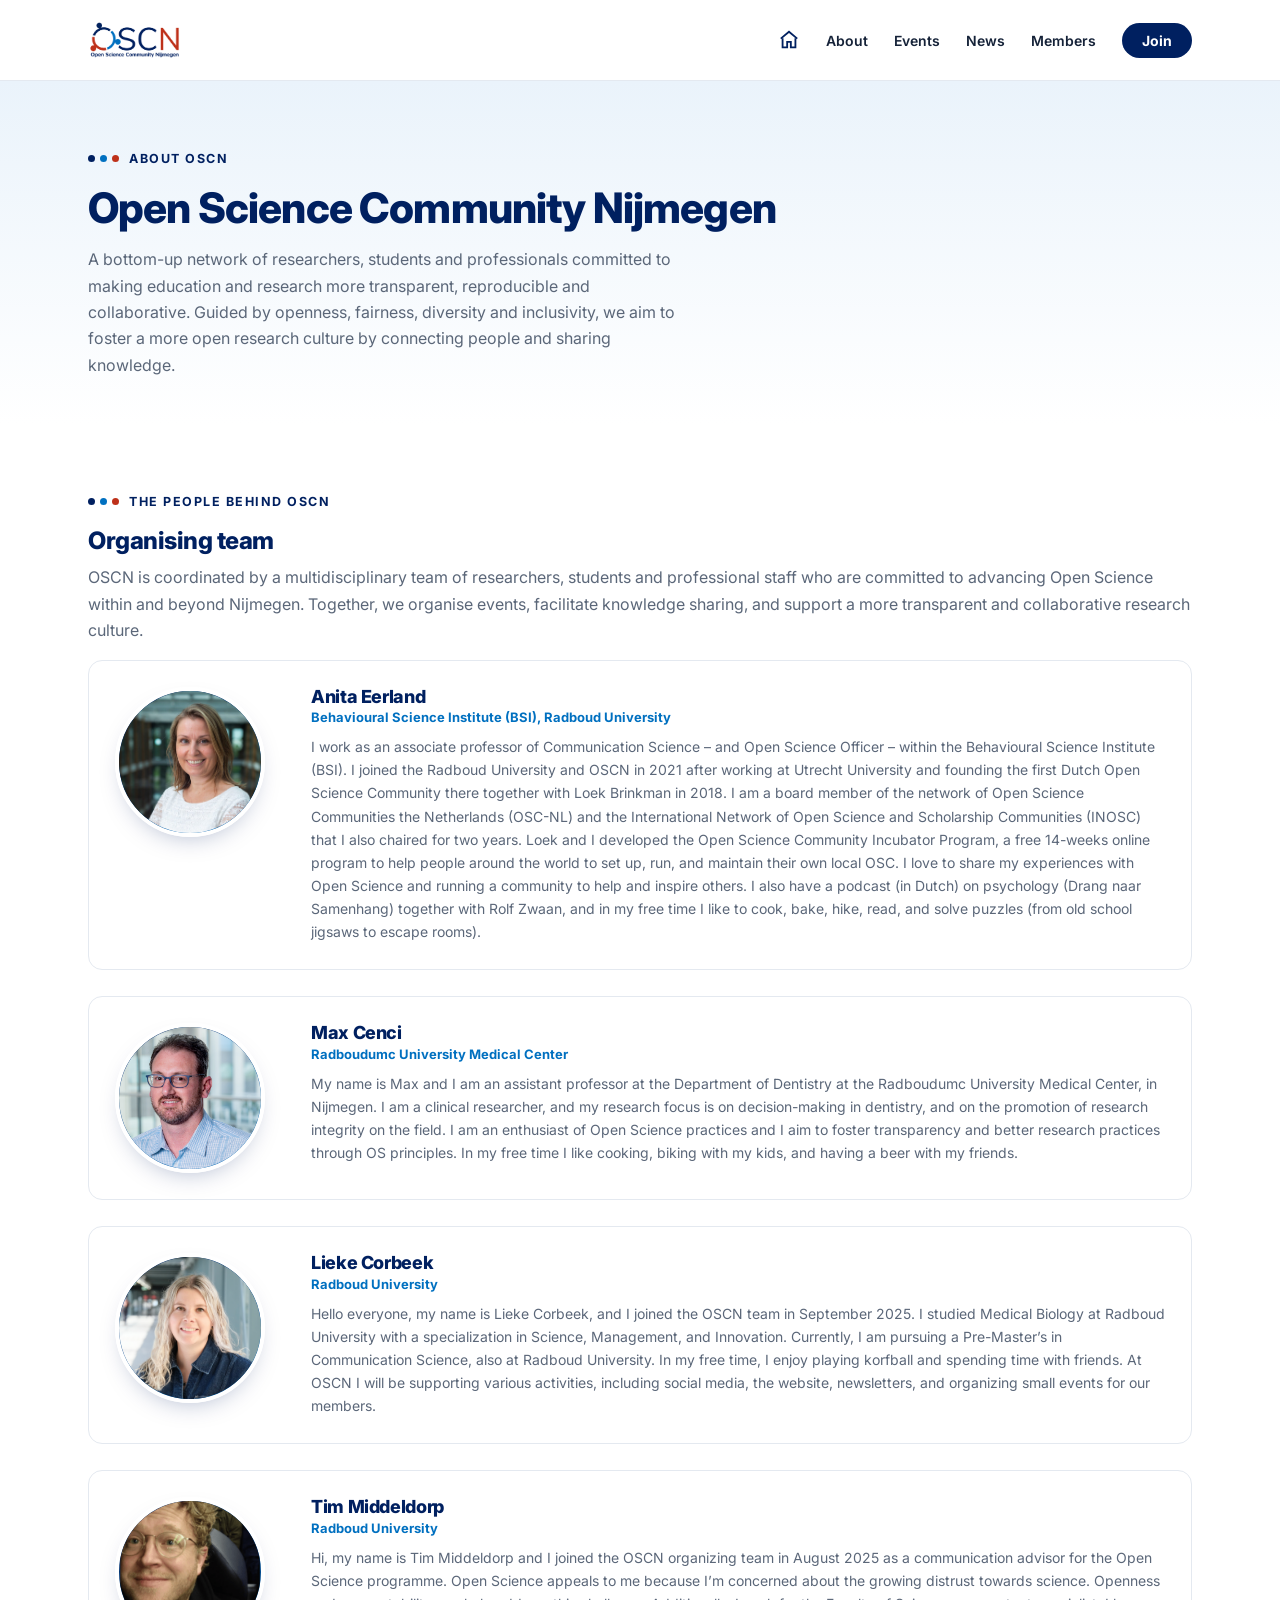
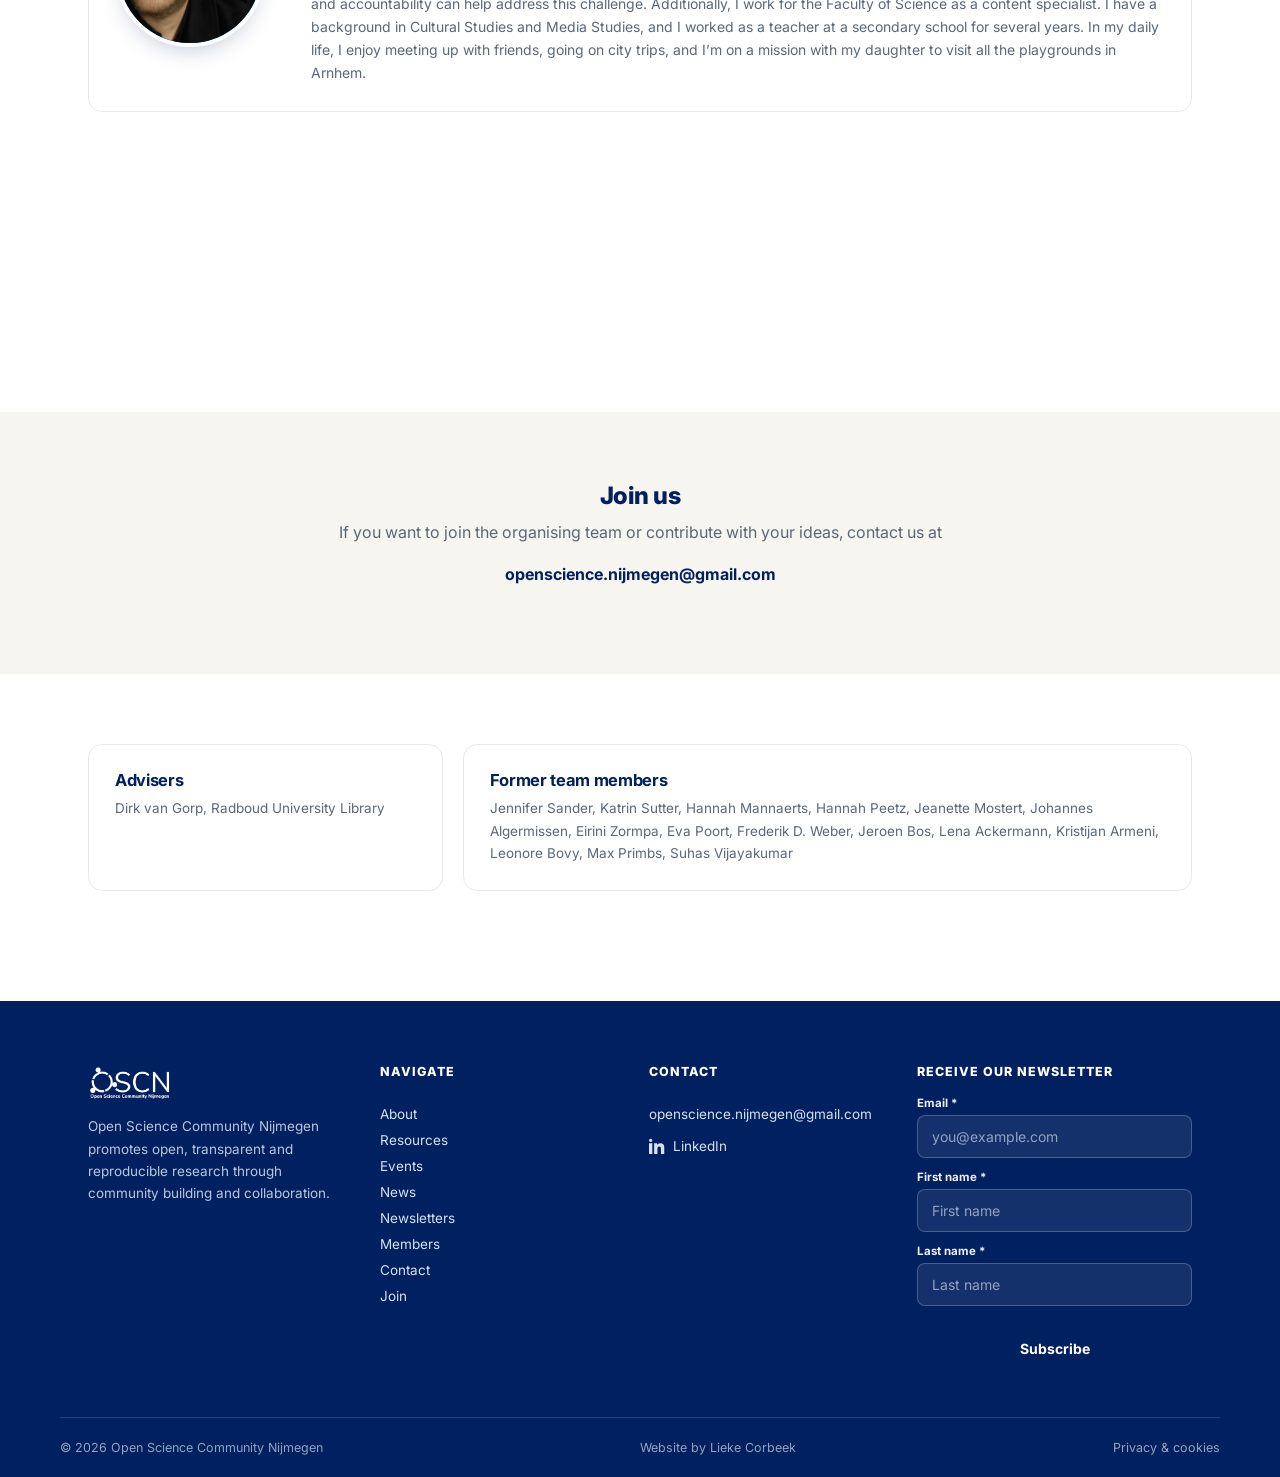
==== commit 861c68ea: "Update about.html" ====
--- a/pages/about.html
+++ b/pages/about.html
@@ -124,7 +124,7 @@
         <p>Dirk van Gorp, Radboud University Library</p>
       </div>
       <div class="info-card reveal" style="grid-column:span 2;">
-        <h3>Former members</h3>
+        <h3>Former team members</h3>
         <p>Jennifer Sander, Katrin Sutter, Hannah Mannaerts, Hannah Peetz, Jeanette Mostert, Johannes Algermissen, Eirini Zormpa, Eva Poort, Frederik D. Weber, Jeroen Bos, Lena Ackermann, Kristijan Armeni, Leonore Bovy, Max Primbs, Suhas Vijayakumar</p>
       </div>
     </div>
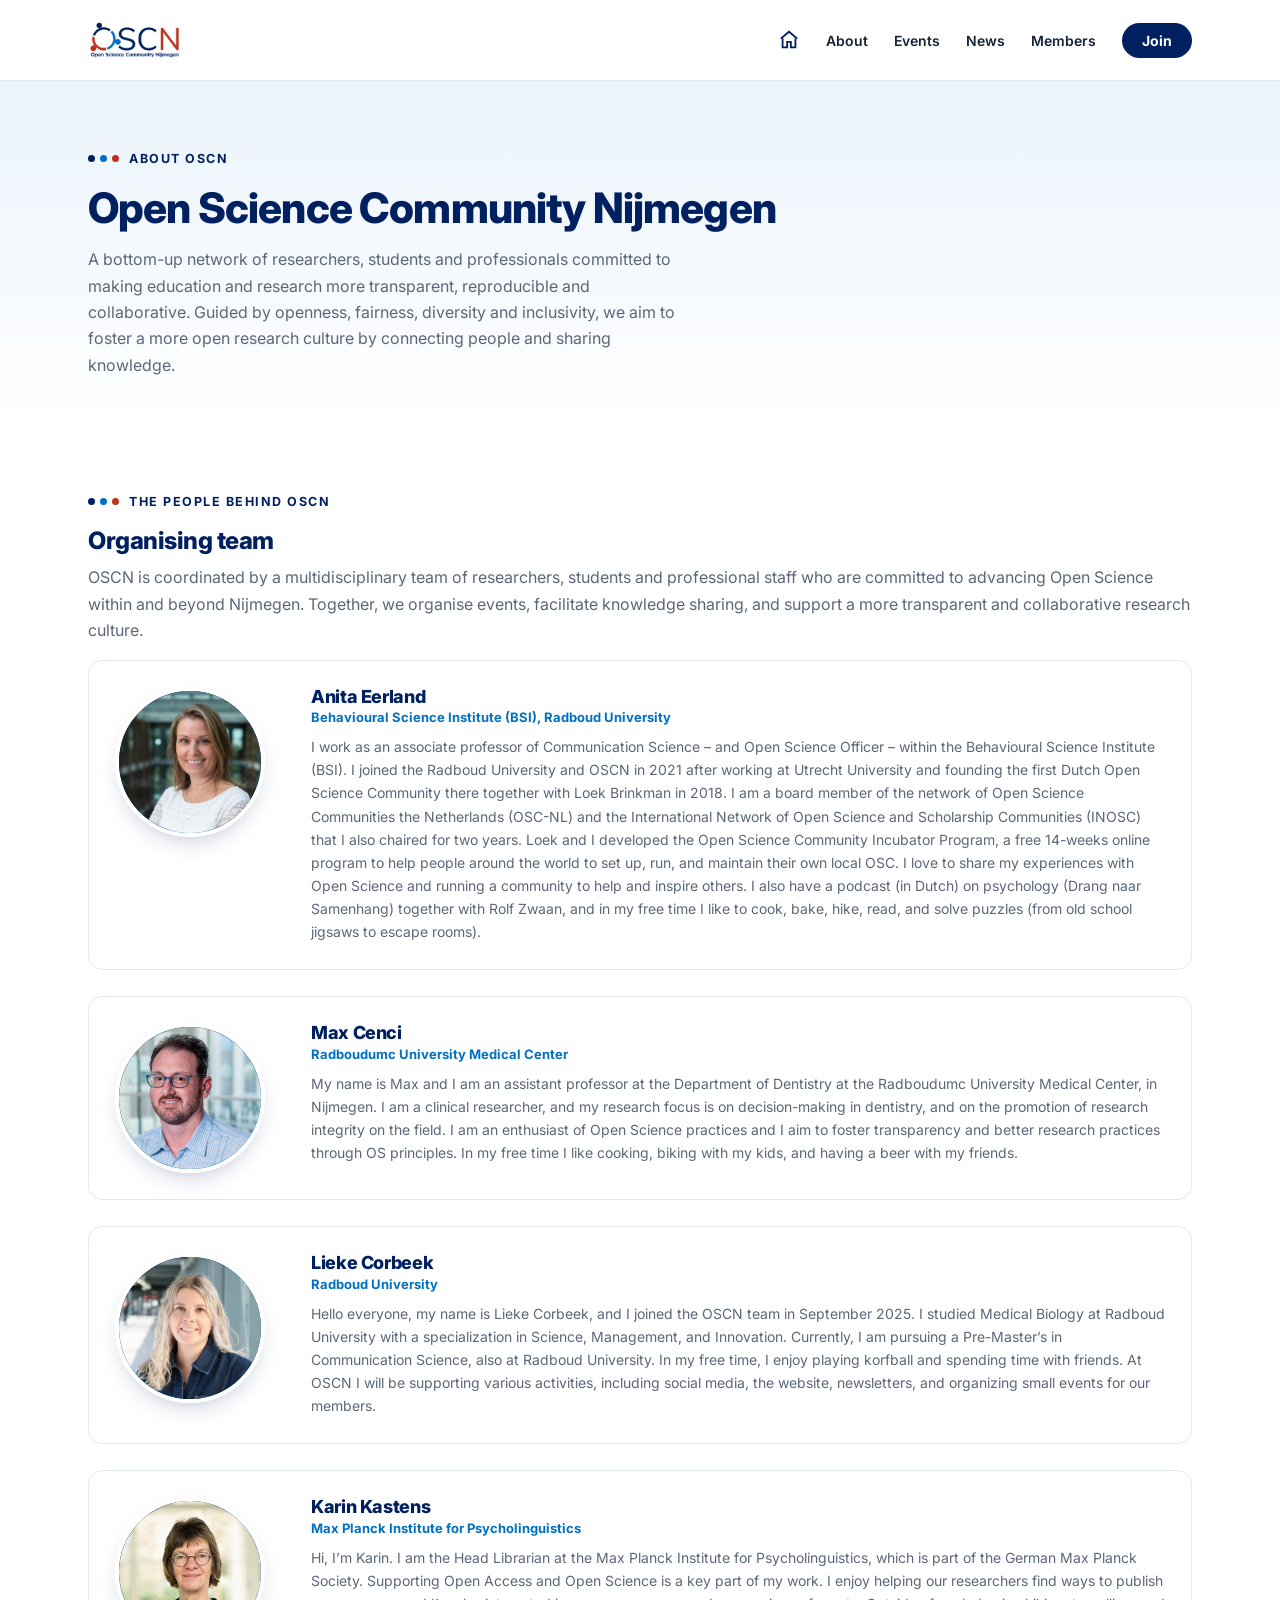
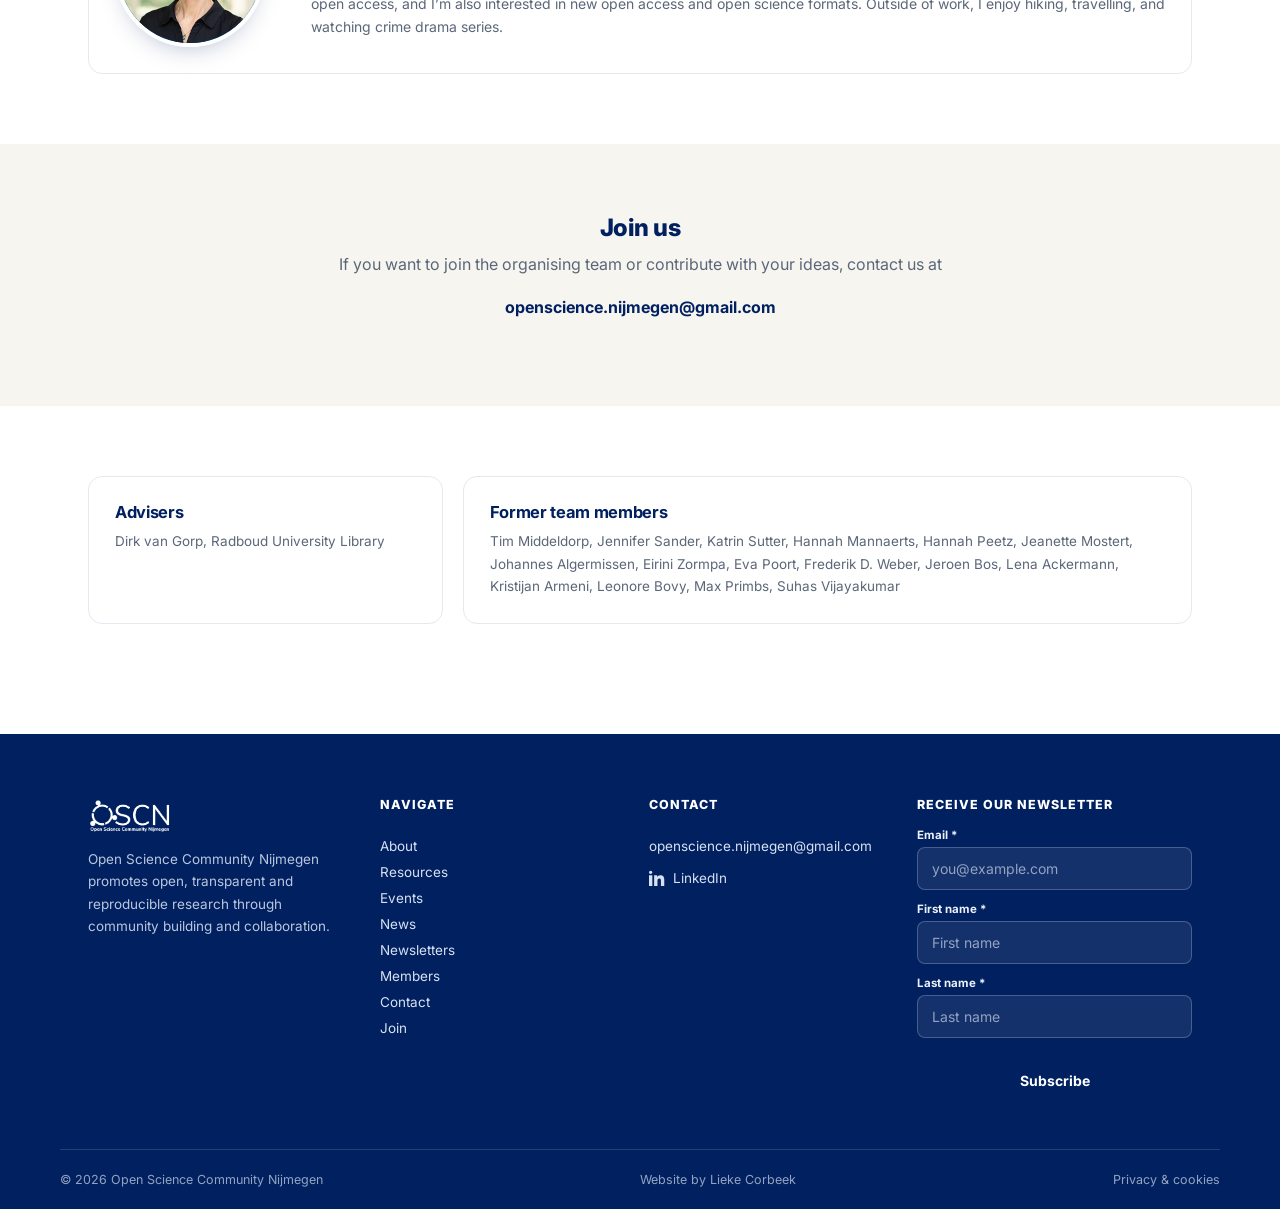
==== commit 93d6e818: "Update about.html" ====
--- a/pages/about.html
+++ b/pages/about.html
@@ -3,6 +3,7 @@
 <head>
 <meta charset="UTF-8">
 <meta name="viewport" content="width=device-width, initial-scale=1.0">
+  <link rel="icon" type="image/png" href="../images/favicon.png">
 <title>About | OSCN</title>
 <link rel="stylesheet" href="../style.css">
 </head>
@@ -87,15 +88,6 @@
       </article>
 
       <article class="bio-card reveal">
-        <div class="avatar"><img src="../images/about/tim.png" alt="Tim Middeldorp"></div>
-        <div>
-          <h3>Tim Middeldorp</h3>
-          <span class="role">Radboud University</span>
-          <p>Hi, my name is Tim Middeldorp and I joined the OSCN organizing team in August 2025 as a communication advisor for the Open Science programme. Open Science appeals to me because I’m concerned about the growing distrust towards science. Openness and accountability can help address this challenge. Additionally, I work for the Faculty of Science as a content specialist. I have a background in Cultural Studies and Media Studies, and I worked as a teacher at a secondary school for several years. In my daily life, I enjoy meeting up with friends, going on city trips, and I’m on a mission with my daughter to visit all the playgrounds in Arnhem.
-        </div>
-      </article>
-
-      <article class="bio-card reveal">
         <div class="avatar"><img src="../images/about/karin.jpg" alt="Karin Kastens"></div>
         <div>
           <h3>Karin Kastens</h3>
@@ -125,7 +117,7 @@
       </div>
       <div class="info-card reveal" style="grid-column:span 2;">
         <h3>Former team members</h3>
-        <p>Jennifer Sander, Katrin Sutter, Hannah Mannaerts, Hannah Peetz, Jeanette Mostert, Johannes Algermissen, Eirini Zormpa, Eva Poort, Frederik D. Weber, Jeroen Bos, Lena Ackermann, Kristijan Armeni, Leonore Bovy, Max Primbs, Suhas Vijayakumar</p>
+        <p>Tim Middeldorp, Jennifer Sander, Katrin Sutter, Hannah Mannaerts, Hannah Peetz, Jeanette Mostert, Johannes Algermissen, Eirini Zormpa, Eva Poort, Frederik D. Weber, Jeroen Bos, Lena Ackermann, Kristijan Armeni, Leonore Bovy, Max Primbs, Suhas Vijayakumar</p>
       </div>
     </div>
   </div>
--- a/style.css
+++ b/style.css
@@ -165,6 +165,17 @@
 .news-body h3{font-size:16.5px;line-height:1.35;margin-bottom:10px;color:var(--navy);font-weight:700;}
 .news-body p{font-size:13.5px;margin-bottom:14px;}
 .news-body a{font-size:13px;font-weight:700;color:var(--terracotta);}
+
+
+/* ---------- news articles ---------- */
+.artikel-tekst a {
+  color: #c8102e;
+  text-decoration: underline;
+}
+
+.artikel-tekst a:hover {
+  color: #8f0b21;
+}
 
 /* ---------- team ---------- */
 .team-grid{display:grid;grid-template-columns:repeat(5,1fr);gap:20px;}
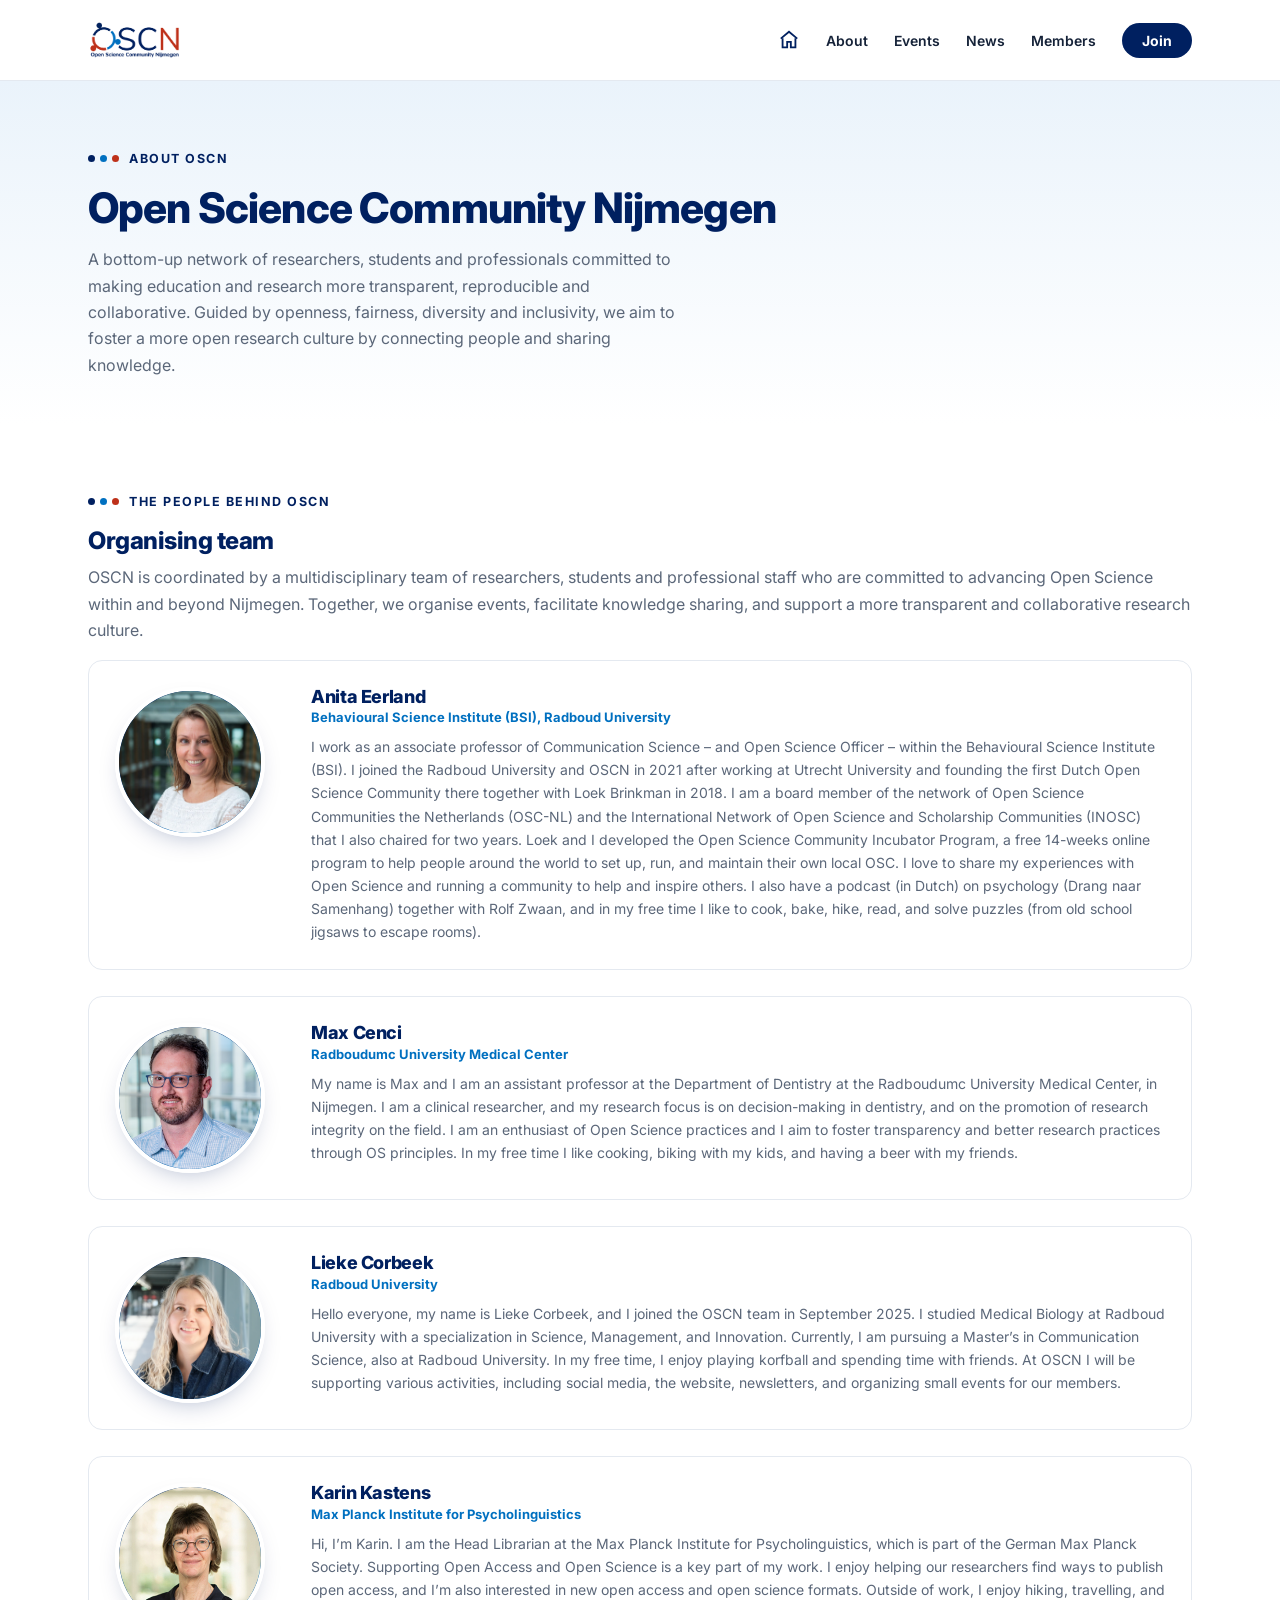
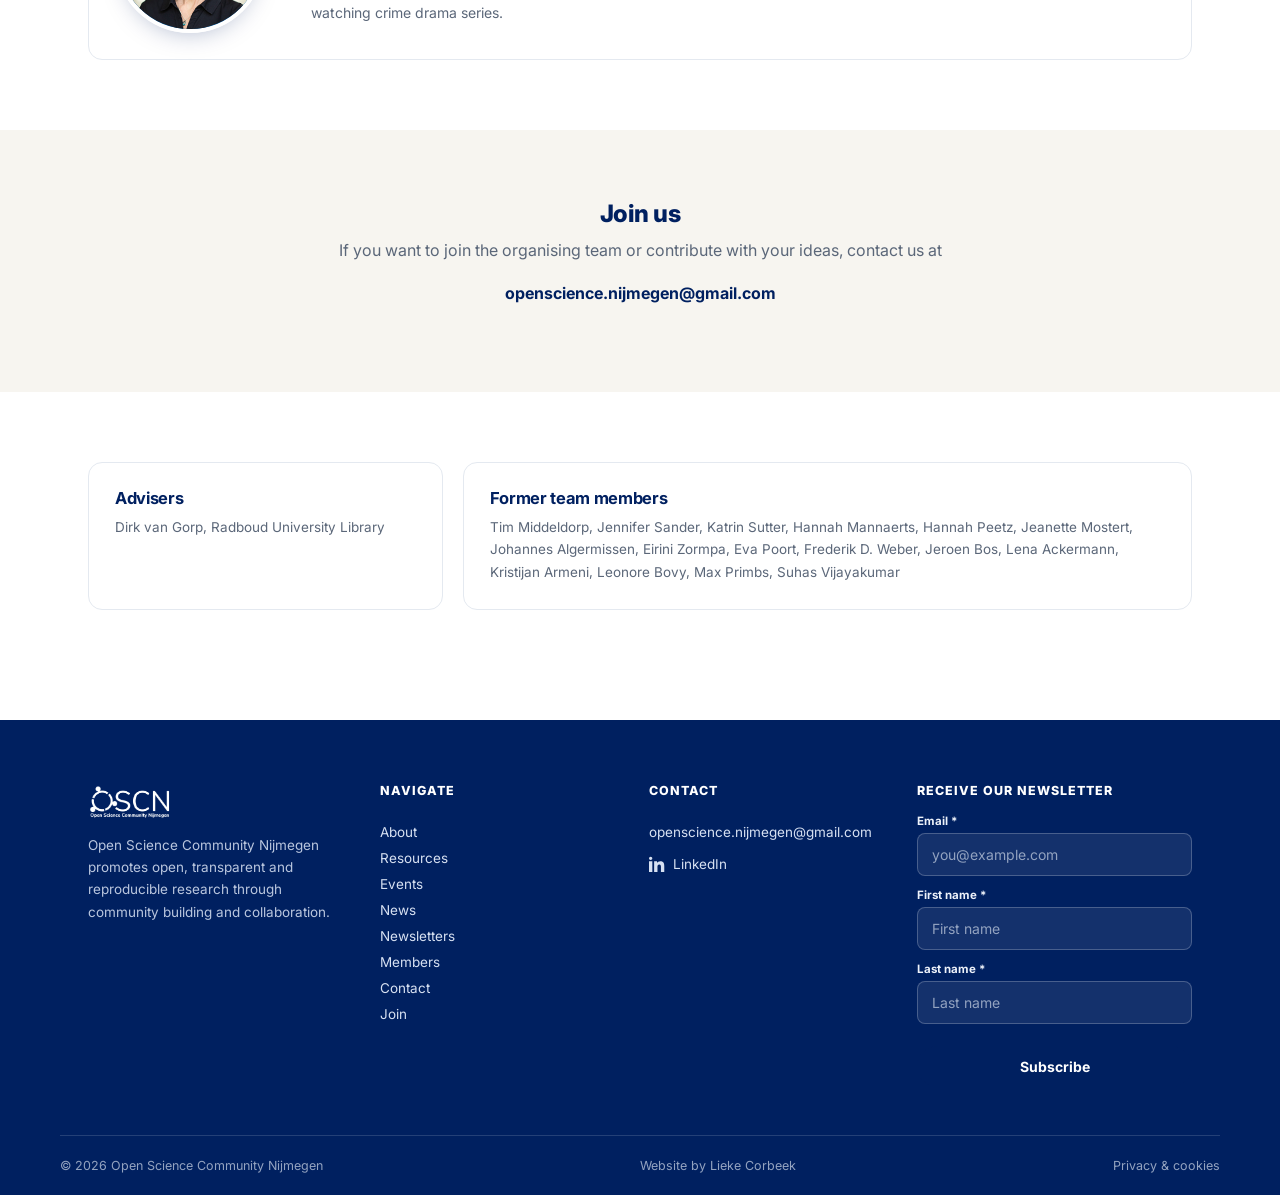
==== commit eed26e16: "Update about.html" ====
--- a/pages/about.html
+++ b/pages/about.html
@@ -83,7 +83,7 @@
         <div>
           <h3>Lieke Corbeek</h3>
           <span class="role">Radboud University</span>
-          <p>Hello everyone, my name is Lieke Corbeek, and I joined the OSCN team in September 2025. I studied Medical Biology at Radboud University with a specialization in Science, Management, and Innovation. Currently, I am pursuing a Pre-Master’s in Communication Science, also at Radboud University. In my free time, I enjoy playing korfball and spending time with friends. At OSCN I will be supporting various activities, including social media, the website, newsletters, and organizing small events for our members.
+          <p>Hello everyone, my name is Lieke Corbeek, and I joined the OSCN team in September 2025. I studied Medical Biology at Radboud University with a specialization in Science, Management, and Innovation. Currently, I am pursuing a Master’s in Communication Science, also at Radboud University. In my free time, I enjoy playing korfball and spending time with friends. At OSCN I will be supporting various activities, including social media, the website, newsletters, and organizing small events for our members.
         </div>
       </article>
 
--- a/style.css
+++ b/style.css
@@ -178,10 +178,19 @@
 }
 
 /* ---------- team ---------- */
-.team-grid{display:grid;grid-template-columns:repeat(5,1fr);gap:20px;}
+.team-grid{
+  display:grid;
+  grid-template-columns:repeat(4,1fr);
+  gap:24px;
+  max-width:1000px;
+  margin:0 auto;
+}
 .team-card{text-align:center;}
 .avatar{
-  width:150px;height:150px;border-radius:50%;margin:0 auto 14px;
+  width:165px;
+  height:165px;
+  border-radius:50%;
+  margin:0 auto 14px;
   display:flex;align-items:center;justify-content:center;
   font-family:'Inter',sans-serif;font-size:28px;font-weight:800;color:#fff;
   background:linear-gradient(150deg,var(--navy),var(--blue));
